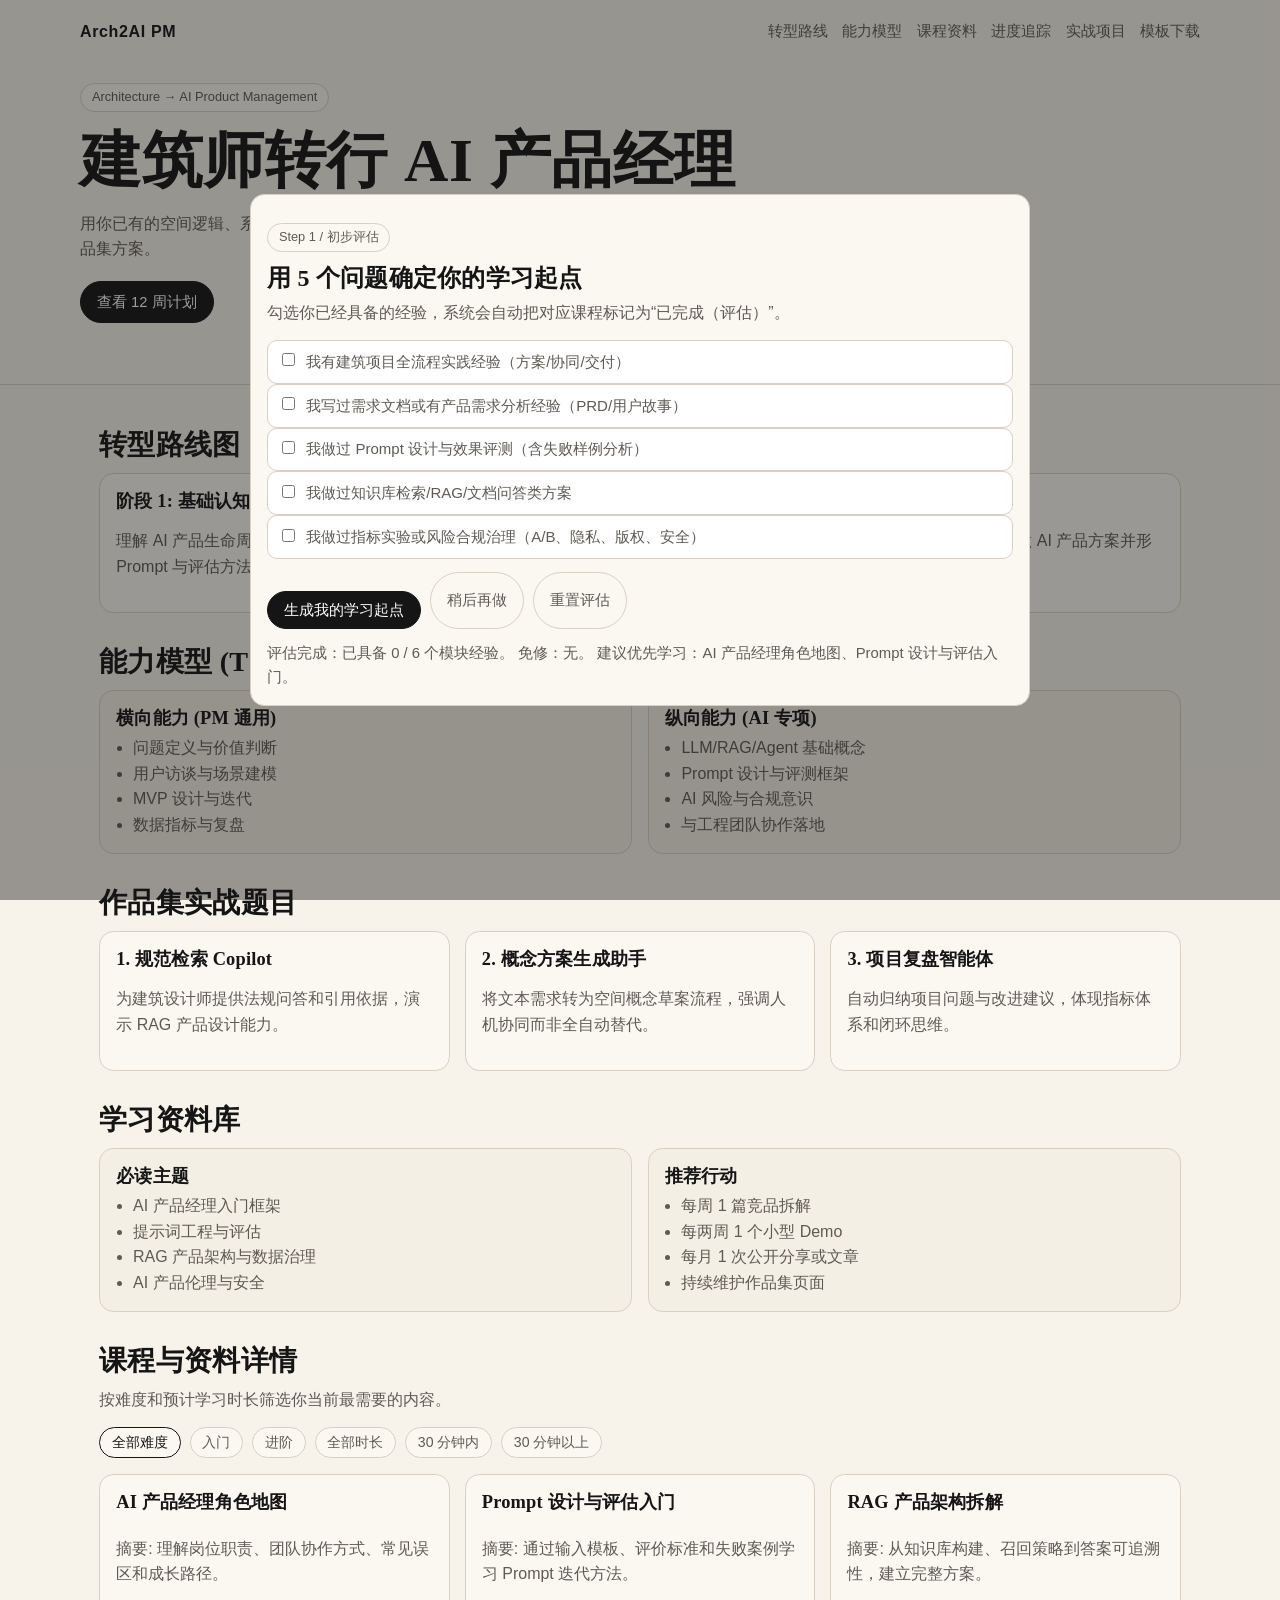
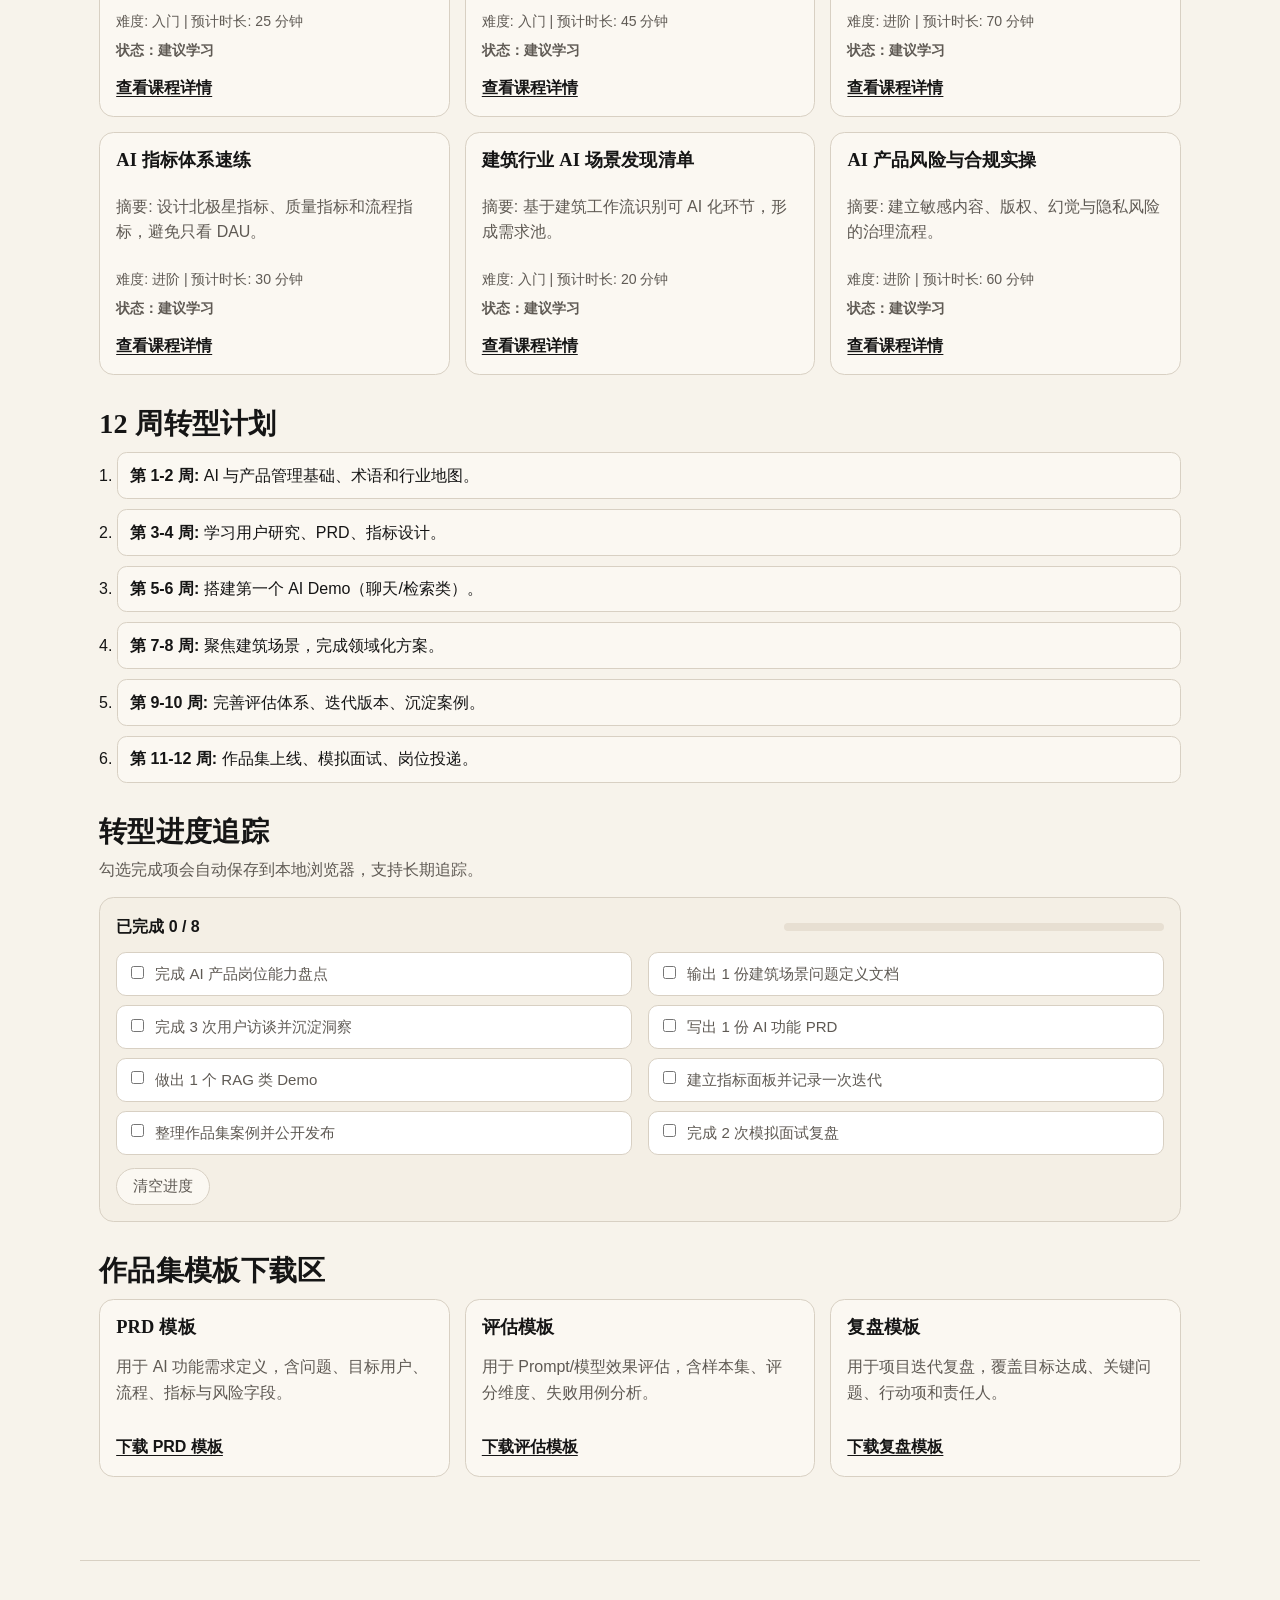
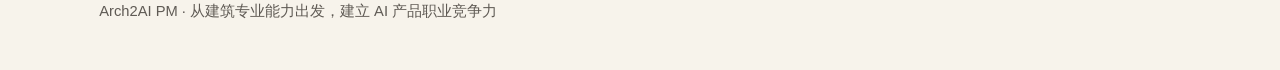
==== index.html @ 1084624f "Add files via upload" ====
<!doctype html>
<html lang="zh-CN">
  <head>
    <meta charset="UTF-8" />
    <meta name="viewport" content="width=device-width, initial-scale=1.0" />
    <title>Arch2AI PM - 建筑师转型 AI 产品经理</title>
    <meta
      name="description"
      content="帮助建筑师系统转型为 AI 产品经理的学习网站：路线图、能力模型、项目实战与资料库。"
    />
    <link rel="stylesheet" href="styles.css" />
  </head>
  <body>
    <header class="hero">
      <nav class="top-nav">
        <span class="logo">Arch2AI PM</span>
        <div class="nav-links">
          <a href="#roadmap">转型路线</a>
          <a href="#skills">能力模型</a>
          <a href="#course-library">课程资料</a>
          <a href="#tracker">进度追踪</a>
          <a href="#projects">实战项目</a>
          <a href="#templates">模板下载</a>
        </div>
      </nav>
      <div class="hero-content">
        <p class="badge">Architecture → AI Product Management</p>
        <h1>建筑师转行 AI 产品经理</h1>
        <p>
          用你已有的空间逻辑、系统思维和跨专业协作能力，切入 AI
          产品岗位。这个站点提供可执行的学习路径和作品集方案。
        </p>
        <a class="cta" href="#plan">查看 12 周计划</a>
      </div>
    </header>

    <main>
      <section id="roadmap" class="card-section">
        <h2>转型路线图</h2>
        <div class="grid-3">
          <article class="card">
            <h3>阶段 1: 基础认知</h3>
            <p>理解 AI 产品生命周期、模型能力边界、Prompt 与评估方法。</p>
          </article>
          <article class="card">
            <h3>阶段 2: 产品方法</h3>
            <p>学习需求分析、用户研究、PRD 写作、指标设计和 A/B 测试。</p>
          </article>
          <article class="card">
            <h3>阶段 3: 领域结合</h3>
            <p>围绕建筑/城市/空间场景做 AI 产品方案并形成可展示作品集。</p>
          </article>
        </div>
      </section>

      <section id="skills" class="card-section alt">
        <h2>能力模型 (T 型)</h2>
        <div class="grid-2">
          <article class="card">
            <h3>横向能力 (PM 通用)</h3>
            <ul>
              <li>问题定义与价值判断</li>
              <li>用户访谈与场景建模</li>
              <li>MVP 设计与迭代</li>
              <li>数据指标与复盘</li>
            </ul>
          </article>
          <article class="card">
            <h3>纵向能力 (AI 专项)</h3>
            <ul>
              <li>LLM/RAG/Agent 基础概念</li>
              <li>Prompt 设计与评测框架</li>
              <li>AI 风险与合规意识</li>
              <li>与工程团队协作落地</li>
            </ul>
          </article>
        </div>
      </section>

      <section id="projects" class="card-section">
        <h2>作品集实战题目</h2>
        <div class="grid-3">
          <article class="card">
            <h3>1. 规范检索 Copilot</h3>
            <p>为建筑设计师提供法规问答和引用依据，演示 RAG 产品设计能力。</p>
          </article>
          <article class="card">
            <h3>2. 概念方案生成助手</h3>
            <p>将文本需求转为空间概念草案流程，强调人机协同而非全自动替代。</p>
          </article>
          <article class="card">
            <h3>3. 项目复盘智能体</h3>
            <p>自动归纳项目问题与改进建议，体现指标体系和闭环思维。</p>
          </article>
        </div>
      </section>

      <section id="resources" class="card-section alt">
        <h2>学习资料库</h2>
        <div class="grid-2">
          <article class="card">
            <h3>必读主题</h3>
            <ul>
              <li>AI 产品经理入门框架</li>
              <li>提示词工程与评估</li>
              <li>RAG 产品架构与数据治理</li>
              <li>AI 产品伦理与安全</li>
            </ul>
          </article>
          <article class="card">
            <h3>推荐行动</h3>
            <ul>
              <li>每周 1 篇竞品拆解</li>
              <li>每两周 1 个小型 Demo</li>
              <li>每月 1 次公开分享或文章</li>
              <li>持续维护作品集页面</li>
            </ul>
          </article>
        </div>
      </section>

      <section id="course-library" class="card-section">
        <h2>课程与资料详情</h2>
        <p class="section-intro">
          按难度和预计学习时长筛选你当前最需要的内容。
        </p>
        <div class="filters" id="filters">
          <button class="filter-btn is-active" data-filter-type="level" data-filter-value="all" type="button">
            全部难度
          </button>
          <button class="filter-btn" data-filter-type="level" data-filter-value="beginner" type="button">
            入门
          </button>
          <button class="filter-btn" data-filter-type="level" data-filter-value="intermediate" type="button">
            进阶
          </button>
          <button class="filter-btn" data-filter-type="duration" data-filter-value="all" type="button">
            全部时长
          </button>
          <button class="filter-btn" data-filter-type="duration" data-filter-value="short" type="button">
            30 分钟内
          </button>
          <button class="filter-btn" data-filter-type="duration" data-filter-value="long" type="button">
            30 分钟以上
          </button>
        </div>

        <div class="grid-3" id="courseGrid">
          <article class="card course-card" data-level="beginner" data-duration="short" data-course-id="ai-pm-role-map">
            <h3>AI 产品经理角色地图</h3>
            <p>摘要: 理解岗位职责、团队协作方式、常见误区和成长路径。</p>
            <p class="meta">难度: 入门 | 预计时长: 25 分钟</p>
            <p class="course-status"></p>
            <a class="download-link" href="courses/course.html?id=ai-pm-role-map">查看课程详情</a>
          </article>
          <article class="card course-card" data-level="beginner" data-duration="long" data-course-id="prompt-and-evals">
            <h3>Prompt 设计与评估入门</h3>
            <p>摘要: 通过输入模板、评价标准和失败案例学习 Prompt 迭代方法。</p>
            <p class="meta">难度: 入门 | 预计时长: 45 分钟</p>
            <p class="course-status"></p>
            <a class="download-link" href="courses/course.html?id=prompt-and-evals">查看课程详情</a>
          </article>
          <article class="card course-card" data-level="intermediate" data-duration="long" data-course-id="rag-architecture">
            <h3>RAG 产品架构拆解</h3>
            <p>摘要: 从知识库构建、召回策略到答案可追溯性，建立完整方案。</p>
            <p class="meta">难度: 进阶 | 预计时长: 70 分钟</p>
            <p class="course-status"></p>
            <a class="download-link" href="courses/course.html?id=rag-architecture">查看课程详情</a>
          </article>
          <article class="card course-card" data-level="intermediate" data-duration="short" data-course-id="ai-metrics-sprint">
            <h3>AI 指标体系速练</h3>
            <p>摘要: 设计北极星指标、质量指标和流程指标，避免只看 DAU。</p>
            <p class="meta">难度: 进阶 | 预计时长: 30 分钟</p>
            <p class="course-status"></p>
            <a class="download-link" href="courses/course.html?id=ai-metrics-sprint">查看课程详情</a>
          </article>
          <article class="card course-card" data-level="beginner" data-duration="short" data-course-id="architecture-ai-opportunity-map">
            <h3>建筑行业 AI 场景发现清单</h3>
            <p>摘要: 基于建筑工作流识别可 AI 化环节，形成需求池。</p>
            <p class="meta">难度: 入门 | 预计时长: 20 分钟</p>
            <p class="course-status"></p>
            <a class="download-link" href="courses/course.html?id=architecture-ai-opportunity-map">查看课程详情</a>
          </article>
          <article class="card course-card" data-level="intermediate" data-duration="long" data-course-id="ai-risk-compliance">
            <h3>AI 产品风险与合规实操</h3>
            <p>摘要: 建立敏感内容、版权、幻觉与隐私风险的治理流程。</p>
            <p class="meta">难度: 进阶 | 预计时长: 60 分钟</p>
            <p class="course-status"></p>
            <a class="download-link" href="courses/course.html?id=ai-risk-compliance">查看课程详情</a>
          </article>
        </div>
      </section>

      <section id="plan" class="card-section">
        <h2>12 周转型计划</h2>
        <ol class="timeline">
          <li><strong>第 1-2 周:</strong> AI 与产品管理基础、术语和行业地图。</li>
          <li><strong>第 3-4 周:</strong> 学习用户研究、PRD、指标设计。</li>
          <li><strong>第 5-6 周:</strong> 搭建第一个 AI Demo（聊天/检索类）。</li>
          <li><strong>第 7-8 周:</strong> 聚焦建筑场景，完成领域化方案。</li>
          <li><strong>第 9-10 周:</strong> 完善评估体系、迭代版本、沉淀案例。</li>
          <li><strong>第 11-12 周:</strong> 作品集上线、模拟面试、岗位投递。</li>
        </ol>
      </section>

      <section id="tracker" class="card-section alt">
        <h2>转型进度追踪</h2>
        <p class="section-intro">
          勾选完成项会自动保存到本地浏览器，支持长期追踪。
        </p>
        <div class="card tracker-shell">
          <div class="tracker-header">
            <strong id="progressText">已完成 0 / 8</strong>
            <div class="progress-bar" aria-hidden="true">
              <span id="progressFill"></span>
            </div>
          </div>
          <div class="task-list" id="taskList">
            <label><input type="checkbox" data-task-id="t1" />完成 AI 产品岗位能力盘点</label>
            <label><input type="checkbox" data-task-id="t2" />输出 1 份建筑场景问题定义文档</label>
            <label><input type="checkbox" data-task-id="t3" />完成 3 次用户访谈并沉淀洞察</label>
            <label><input type="checkbox" data-task-id="t4" />写出 1 份 AI 功能 PRD</label>
            <label><input type="checkbox" data-task-id="t5" />做出 1 个 RAG 类 Demo</label>
            <label><input type="checkbox" data-task-id="t6" />建立指标面板并记录一次迭代</label>
            <label><input type="checkbox" data-task-id="t7" />整理作品集案例并公开发布</label>
            <label><input type="checkbox" data-task-id="t8" />完成 2 次模拟面试复盘</label>
          </div>
          <div class="tracker-actions">
            <button id="resetTracker" class="ghost-btn" type="button">清空进度</button>
          </div>
        </div>
      </section>

      <section id="templates" class="card-section">
        <h2>作品集模板下载区</h2>
        <div class="grid-3">
          <article class="card">
            <h3>PRD 模板</h3>
            <p>用于 AI 功能需求定义，含问题、目标用户、流程、指标与风险字段。</p>
            <a class="download-link" href="templates/ai-prd-template.md" download>下载 PRD 模板</a>
          </article>
          <article class="card">
            <h3>评估模板</h3>
            <p>用于 Prompt/模型效果评估，含样本集、评分维度、失败用例分析。</p>
            <a class="download-link" href="templates/ai-evaluation-template.md" download>下载评估模板</a>
          </article>
          <article class="card">
            <h3>复盘模板</h3>
            <p>用于项目迭代复盘，覆盖目标达成、关键问题、行动项和责任人。</p>
            <a class="download-link" href="templates/iteration-retrospective-template.md" download>下载复盘模板</a>
          </article>
        </div>
      </section>
    </main>

    <footer>
      <p>Arch2AI PM · 从建筑专业能力出发，建立 AI 产品职业竞争力</p>
    </footer>

    <div id="assessmentModal" class="modal" aria-hidden="true">
      <div class="modal-card">
        <p class="badge">Step 1 / 初步评估</p>
        <h2>用 5 个问题确定你的学习起点</h2>
        <p class="section-intro">
          勾选你已经具备的经验，系统会自动把对应课程标记为“已完成（评估）”。
        </p>
        <form id="assessmentForm" class="assessment-form">
          <label><input type="checkbox" data-question-id="q1" />我有建筑项目全流程实践经验（方案/协同/交付）</label>
          <label><input type="checkbox" data-question-id="q2" />我写过需求文档或有产品需求分析经验（PRD/用户故事）</label>
          <label><input type="checkbox" data-question-id="q3" />我做过 Prompt 设计与效果评测（含失败样例分析）</label>
          <label><input type="checkbox" data-question-id="q4" />我做过知识库检索/RAG/文档问答类方案</label>
          <label><input type="checkbox" data-question-id="q5" />我做过指标实验或风险合规治理（A/B、隐私、版权、安全）</label>
        </form>
        <div class="assessment-actions">
          <button id="runAssessment" type="button" class="cta">生成我的学习起点</button>
          <button id="closeAssessment" type="button" class="ghost-btn">稍后再做</button>
          <button id="resetAssessment" type="button" class="ghost-btn">重置评估</button>
        </div>
        <p id="assessmentSummary" class="assessment-summary">
          还未评估。完成后会显示“免修模块”和“建议优先学习模块”。
        </p>
      </div>
    </div>
    <script src="script.js"></script>
  </body>
</html>
---- styles.css ----
:root {
  --bg: #f7f3eb;
  --surface: #fbf8f2;
  --surface-strong: #f4efe5;
  --ink: #151515;
  --muted: #5f5a54;
  --line: #d8d0c3;
  --accent: #1d5c4f;
}

* {
  box-sizing: border-box;
}

html,
body {
  margin: 0;
  padding: 0;
  background: var(--bg);
  color: var(--ink);
  font-family: "Soehne", "Avenir Next", "Helvetica Neue", Arial, sans-serif;
  line-height: 1.6;
}

h1,
h2,
h3 {
  font-family: "Iowan Old Style", "Times New Roman", Georgia, serif;
  letter-spacing: 0.01em;
  line-height: 1.2;
  margin-top: 0;
}

a {
  color: inherit;
  text-decoration: none;
}

.hero {
  padding: 1.2rem 1.2rem 3.8rem;
  border-bottom: 1px solid var(--line);
}

.top-nav {
  max-width: 1120px;
  margin: 0 auto;
  display: flex;
  align-items: center;
  justify-content: space-between;
  gap: 1rem;
}

.logo {
  font-weight: 800;
  font-size: 1rem;
  letter-spacing: 0.04em;
}

.nav-links {
  display: flex;
  flex-wrap: wrap;
  justify-content: flex-end;
  gap: 0.9rem;
}

.nav-links a {
  font-size: 0.92rem;
  color: var(--muted);
}

.hero-content {
  max-width: 1120px;
  margin: 2.4rem auto 0;
  text-align: left;
}

.badge {
  display: inline-block;
  border: 1px solid var(--line);
  border-radius: 999px;
  padding: 0.18rem 0.68rem;
  font-size: 0.8rem;
  color: var(--muted);
  background: var(--surface);
}

h1 {
  margin: 0.8rem 0;
  font-size: clamp(2.1rem, 4.8vw, 4rem);
}

.hero-content p {
  max-width: 760px;
  color: var(--muted);
  margin: 0;
}

.cta,
.ghost-btn {
  border-radius: 999px;
  padding: 0.52rem 1rem;
  font-size: 0.92rem;
  cursor: pointer;
}

.cta {
  display: inline-block;
  margin-top: 1.2rem;
  background: var(--ink);
  color: #fff;
  border: 1px solid var(--ink);
}

.ghost-btn {
  border: 1px solid var(--line);
  background: var(--surface);
  color: var(--muted);
}

main {
  max-width: 1120px;
  margin: 0 auto;
  padding: 1.6rem 1.2rem 1.2rem;
}

.card-section {
  margin: 1.1rem 0 2rem;
}

.card-section h2 {
  font-size: clamp(1.4rem, 2.2vw, 2.1rem);
  margin-bottom: 0.7rem;
}

.section-intro {
  color: var(--muted);
  margin: -0.15rem 0 0.9rem;
  max-width: 760px;
}

.grid-2,
.grid-3 {
  display: grid;
  gap: 0.95rem;
}

.grid-2 {
  grid-template-columns: repeat(2, minmax(0, 1fr));
}

.grid-3 {
  grid-template-columns: repeat(3, minmax(0, 1fr));
}

.card {
  background: var(--surface);
  border: 1px solid var(--line);
  border-radius: 0.9rem;
  padding: 1rem;
  text-align: left;
}

.card h3 {
  margin-bottom: 0.4rem;
  font-size: 1.15rem;
}

.card p,
.card li {
  color: var(--muted);
}

.card ul {
  margin: 0;
  padding-left: 1.05rem;
}

.alt .card {
  background: var(--surface-strong);
}

.meta {
  font-size: 0.88rem;
  color: #67625d;
  margin: 0.45rem 0 0;
}

.timeline {
  margin: 0;
  padding-left: 1.1rem;
}

.timeline li {
  list-style-position: outside;
  margin-bottom: 0.62rem;
  background: var(--surface);
  border: 1px solid var(--line);
  border-radius: 0.6rem;
  padding: 0.6rem 0.76rem;
}

.filters {
  display: flex;
  flex-wrap: wrap;
  gap: 0.55rem;
  margin-bottom: 1rem;
}

.filter-btn {
  border: 1px solid var(--line);
  background: var(--surface);
  color: var(--muted);
  border-radius: 999px;
  padding: 0.32rem 0.74rem;
  font-size: 0.88rem;
  cursor: pointer;
}

.filter-btn.is-active {
  border-color: var(--ink);
  color: var(--ink);
}

.course-card.is-hidden {
  display: none;
}

.course-card {
  display: flex;
  flex-direction: column;
  align-items: flex-start;
}

.course-status {
  margin: 0.45rem 0 0;
  font-size: 0.86rem;
  font-weight: 700;
  color: #6a665f;
}

.course-card.is-completed {
  border-color: #95baaf;
}

.course-card.is-completed .course-status {
  color: var(--accent);
}

.download-link {
  display: inline-block;
  margin-top: auto;
  padding-top: 0.8rem;
  text-decoration: underline;
  text-underline-offset: 3px;
  color: var(--ink);
  font-weight: 600;
}

.tracker-shell {
  padding: 1rem;
}

.tracker-header {
  display: flex;
  align-items: center;
  justify-content: space-between;
  gap: 1rem;
  margin-bottom: 0.8rem;
}

.progress-bar {
  height: 8px;
  width: min(380px, 100%);
  background: #e7dfd2;
  border-radius: 999px;
  overflow: hidden;
}

.progress-bar span {
  display: block;
  width: 0%;
  height: 100%;
  background: var(--ink);
  transition: width 220ms ease;
}

.task-list {
  display: grid;
  grid-template-columns: repeat(2, minmax(0, 1fr));
  gap: 0.55rem 1rem;
}

.task-list label,
.assessment-form label {
  display: flex;
  align-items: flex-start;
  gap: 0.52rem;
  border: 1px solid var(--line);
  border-radius: 0.62rem;
  padding: 0.56rem 0.62rem;
  font-size: 0.94rem;
  color: var(--muted);
  background: #fff;
}

.task-list input,
.assessment-form input {
  margin-top: 0.22rem;
}

.tracker-actions {
  margin-top: 0.8rem;
}

footer {
  border-top: 1px solid var(--line);
  margin-top: 2rem;
  padding: 1.5rem 1.2rem 2rem;
  color: var(--muted);
  font-size: 0.92rem;
  text-align: left;
  max-width: 1120px;
  margin-left: auto;
  margin-right: auto;
}

.course-main {
  max-width: 980px;
}

.back-link {
  display: inline-block;
  margin-bottom: 0.9rem;
  color: var(--ink);
  font-weight: 600;
  text-decoration: underline;
  text-underline-offset: 3px;
}

.course-hero,
.deliverable {
  border: 1px solid var(--line);
  border-radius: 0.9rem;
  padding: 1rem;
  background: var(--surface);
}

.course-meta {
  display: flex;
  flex-wrap: wrap;
  gap: 0.55rem;
}

.chip {
  border: 1px solid var(--line);
  border-radius: 999px;
  padding: 0.18rem 0.58rem;
  font-size: 0.84rem;
  color: var(--muted);
  background: #fff;
}

.learning-list,
.resource-list {
  margin: 0;
  padding-left: 1.05rem;
}

.resource-list li {
  margin-bottom: 0.36rem;
}

.resource-list a {
  text-decoration: underline;
  text-underline-offset: 3px;
}

.modal {
  position: fixed;
  inset: 0;
  display: none;
  align-items: center;
  justify-content: center;
  background: rgba(21, 21, 21, 0.42);
  z-index: 90;
  padding: 1rem;
}

.modal.is-open {
  display: flex;
}

.modal-card {
  width: min(780px, 100%);
  max-height: 90vh;
  overflow: auto;
  background: var(--surface);
  border: 1px solid var(--line);
  border-radius: 0.9rem;
  padding: 1rem;
  text-align: left;
}

.modal-card h2 {
  margin-bottom: 0.55rem;
}

.assessment-actions {
  display: flex;
  flex-wrap: wrap;
  gap: 0.55rem;
  margin-top: 0.8rem;
}

.assessment-summary {
  margin: 0.8rem 0 0;
  color: var(--muted);
  font-size: 0.93rem;
}

@media (max-width: 900px) {
  .grid-2,
  .grid-3,
  .task-list {
    grid-template-columns: 1fr;
  }

  .tracker-header {
    flex-direction: column;
    align-items: flex-start;
  }

  .hero {
    padding-bottom: 2.5rem;
  }
}
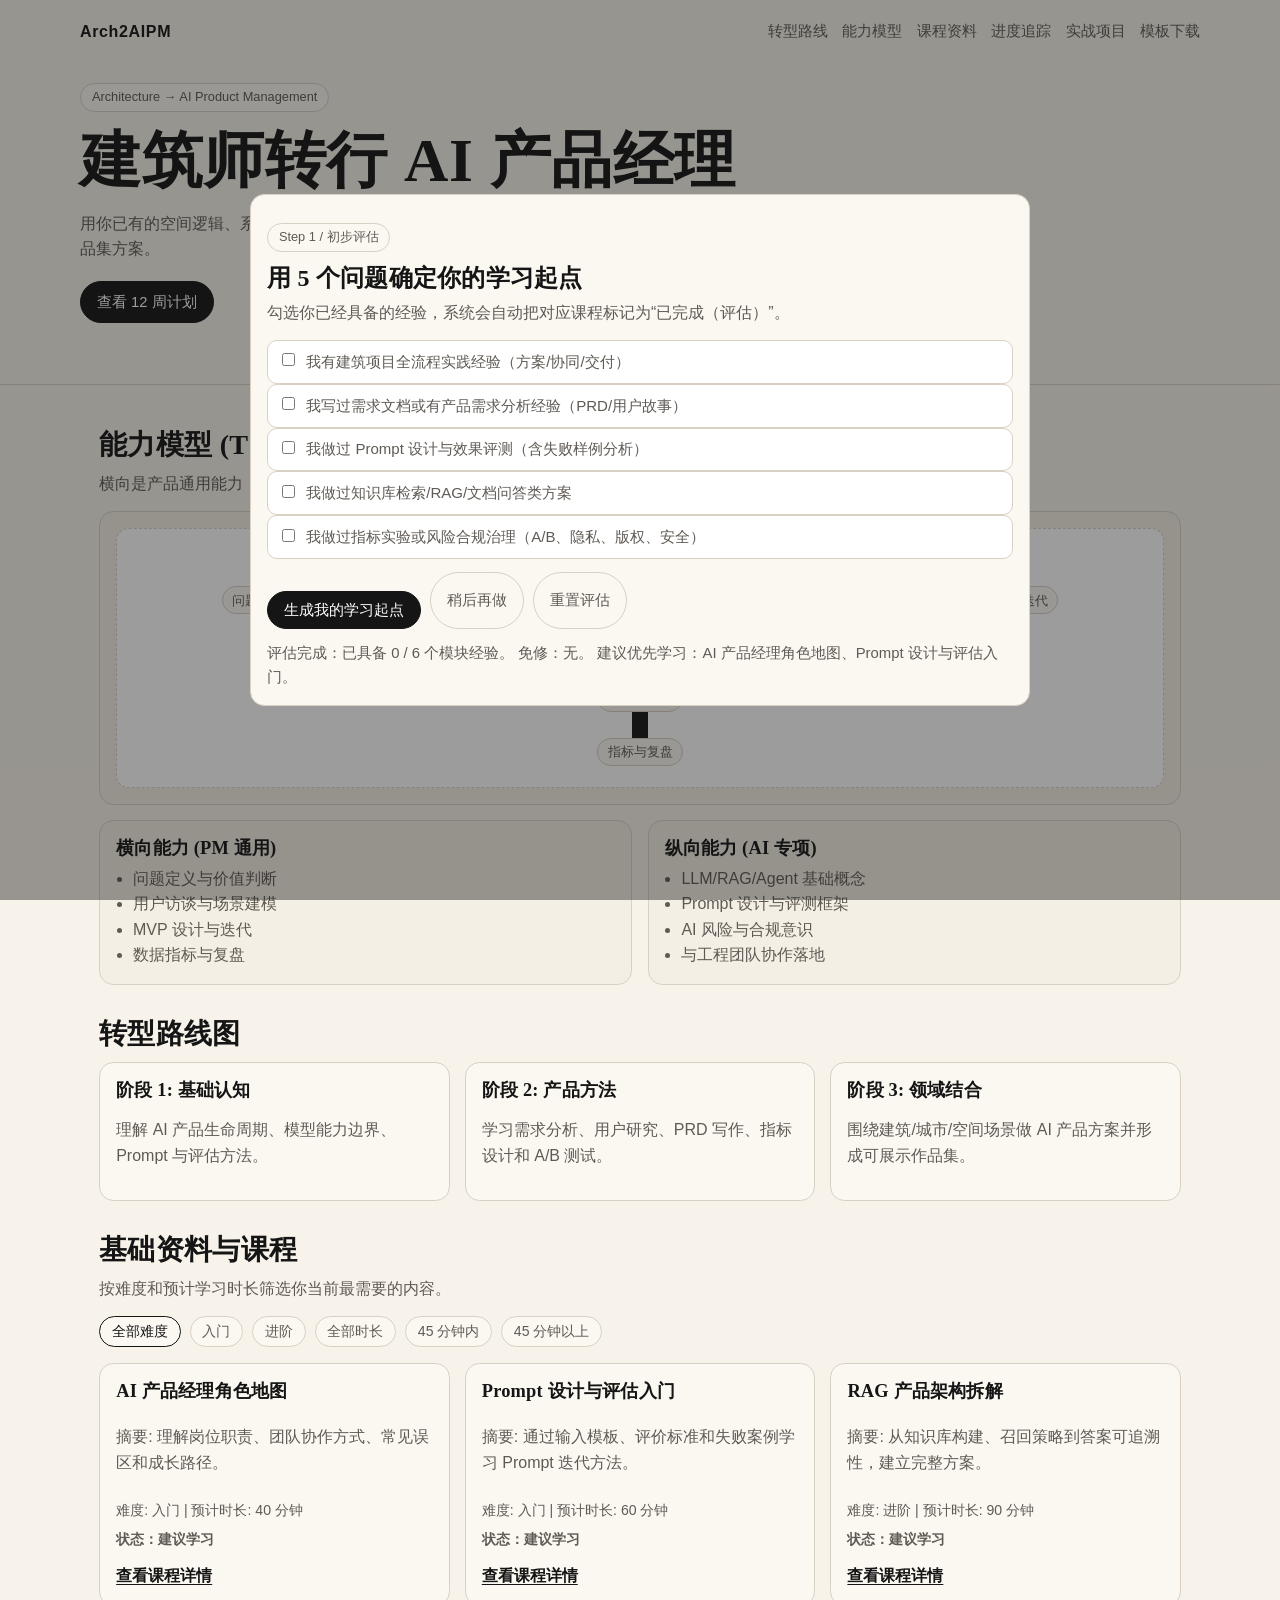
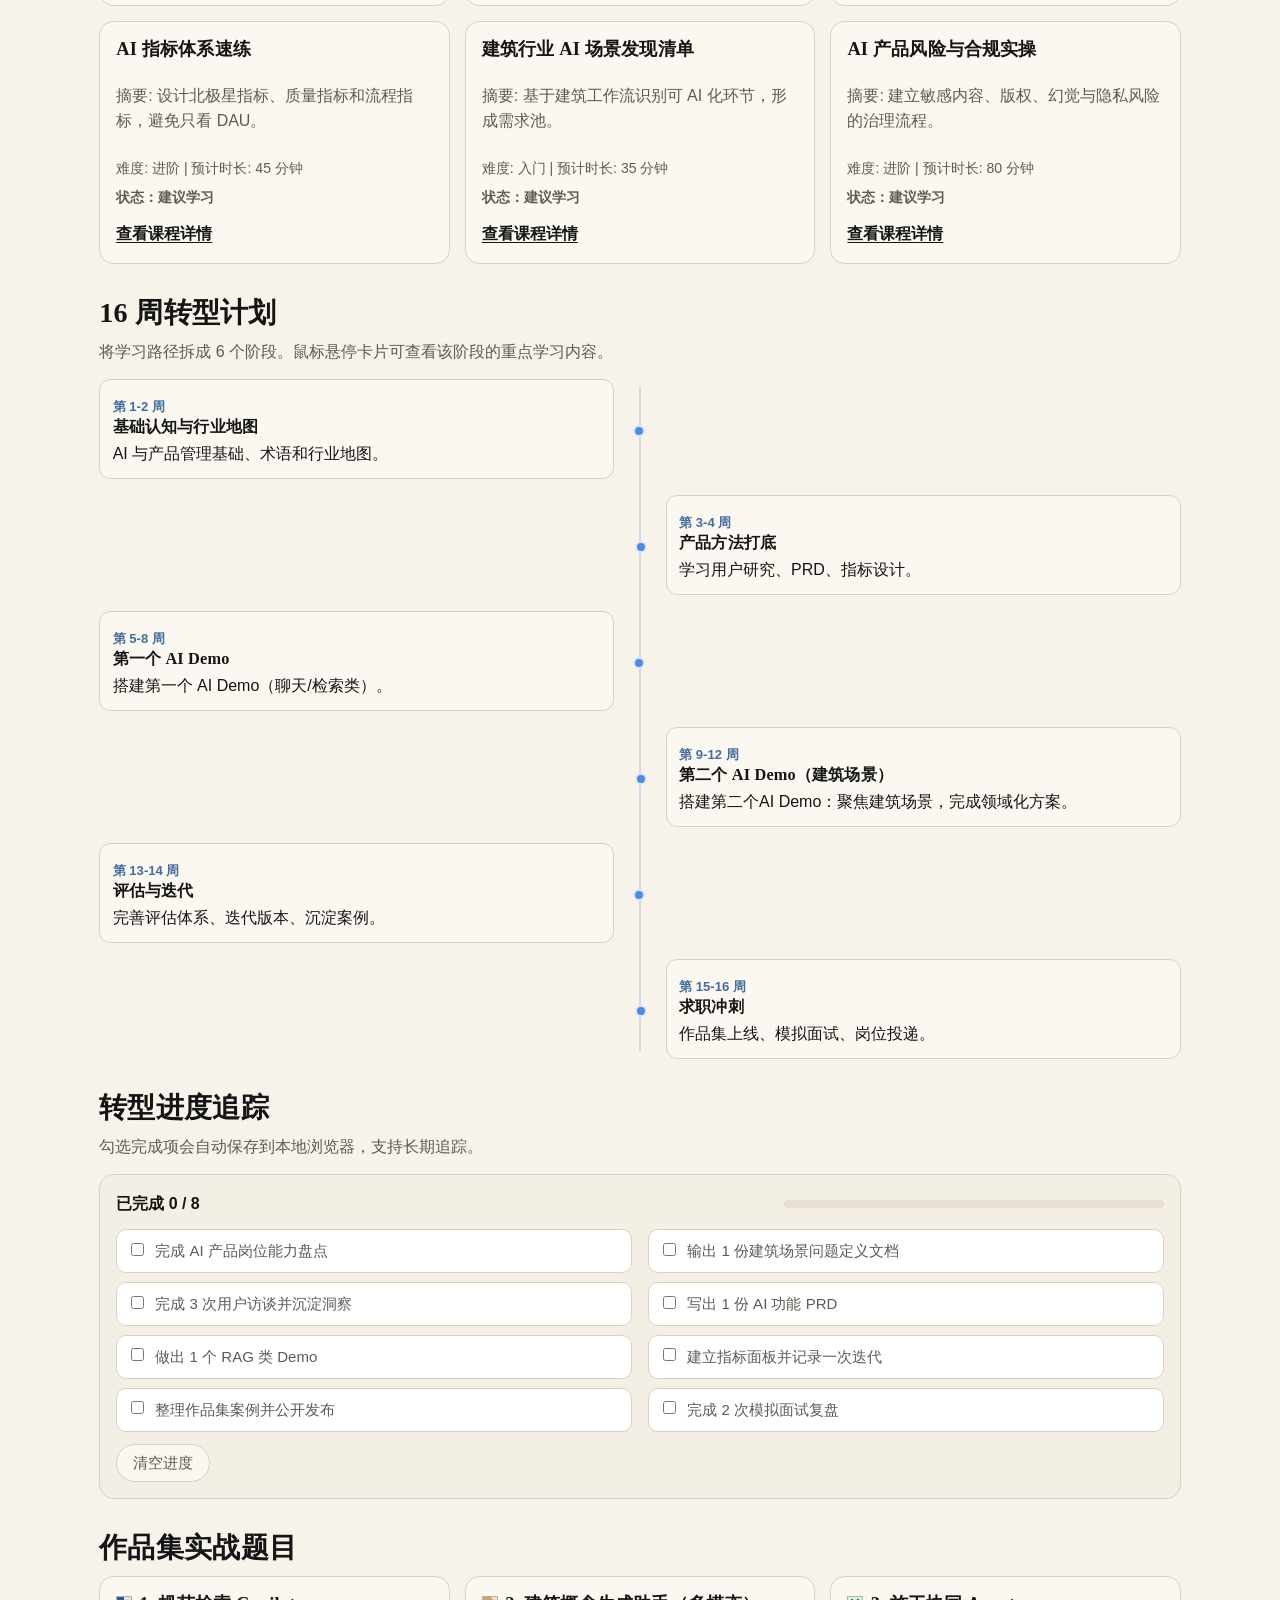
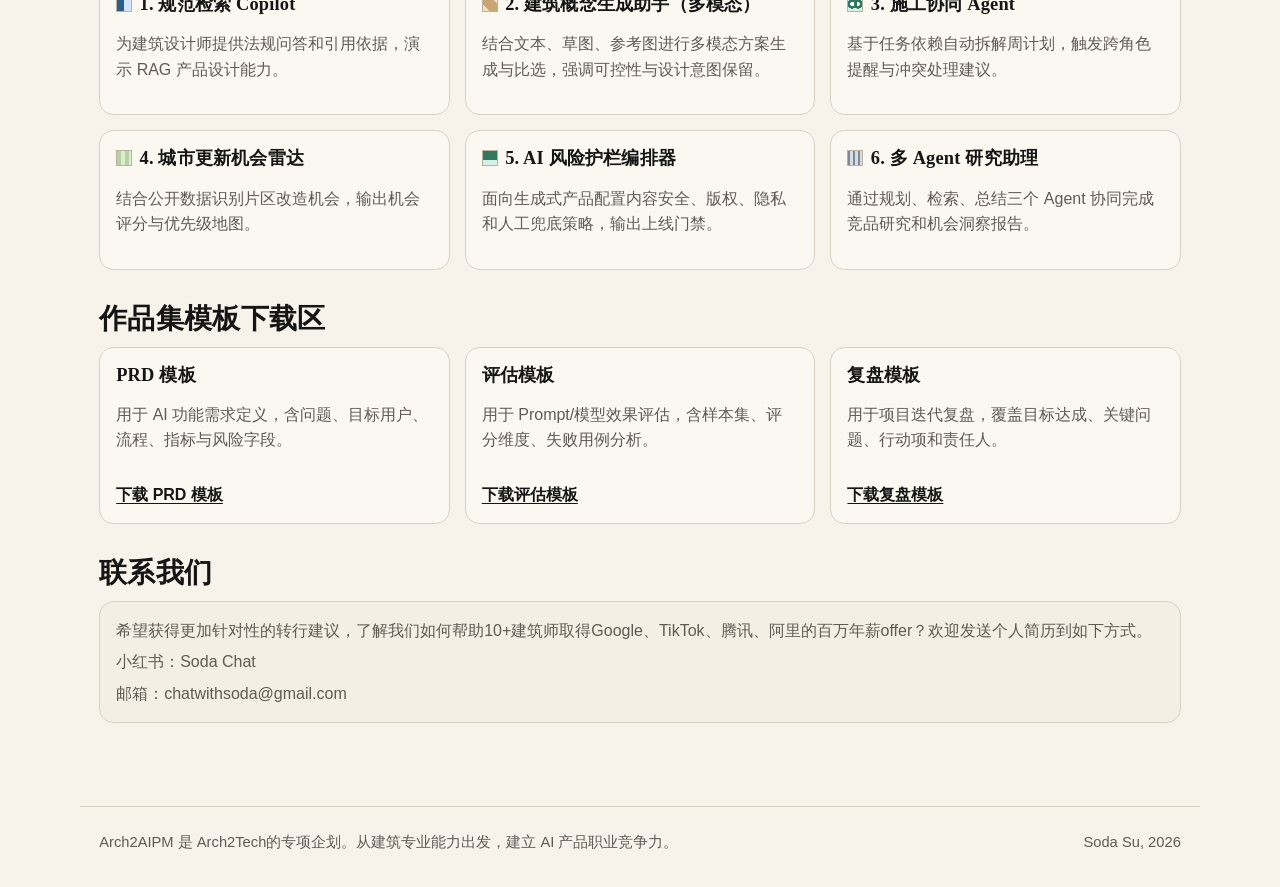
==== commit f3fbaec7: "页面内容调整" ====
--- a/index.html
+++ b/index.html
@@ -3,7 +3,7 @@
   <head>
     <meta charset="UTF-8" />
     <meta name="viewport" content="width=device-width, initial-scale=1.0" />
-    <title>Arch2AI PM - 建筑师转型 AI 产品经理</title>
+    <title>Arch2AIPM - 建筑师转型 AI 产品经理</title>
     <meta
       name="description"
       content="帮助建筑师系统转型为 AI 产品经理的学习网站：路线图、能力模型、项目实战与资料库。"
@@ -13,7 +13,7 @@
   <body>
     <header class="hero">
       <nav class="top-nav">
-        <span class="logo">Arch2AI PM</span>
+        <span class="logo">Arch2AIPM</span>
         <div class="nav-links">
           <a href="#roadmap">转型路线</a>
           <a href="#skills">能力模型</a>
@@ -35,26 +35,20 @@
     </header>
 
     <main>
-      <section id="roadmap" class="card-section">
-        <h2>转型路线图</h2>
-        <div class="grid-3">
-          <article class="card">
-            <h3>阶段 1: 基础认知</h3>
-            <p>理解 AI 产品生命周期、模型能力边界、Prompt 与评估方法。</p>
-          </article>
-          <article class="card">
-            <h3>阶段 2: 产品方法</h3>
-            <p>学习需求分析、用户研究、PRD 写作、指标设计和 A/B 测试。</p>
-          </article>
-          <article class="card">
-            <h3>阶段 3: 领域结合</h3>
-            <p>围绕建筑/城市/空间场景做 AI 产品方案并形成可展示作品集。</p>
-          </article>
-        </div>
-      </section>
-
       <section id="skills" class="card-section alt">
         <h2>能力模型 (T 型)</h2>
+        <p class="section-intro">横向是产品通用能力，纵向是 AI 专项深度。两者叠加形成你的转型竞争力。</p>
+        <div class="card t-model-card">
+          <div class="t-model-viz" aria-hidden="true">
+            <div class="t-bar-horizontal"></div>
+            <div class="t-bar-vertical"></div>
+            <div class="t-node t-node-top">AI 专项深度</div>
+            <div class="t-node t-node-left">问题定义</div>
+            <div class="t-node t-node-center">用户与场景</div>
+            <div class="t-node t-node-right">MVP 与迭代</div>
+            <div class="t-node t-node-bottom">指标与复盘</div>
+          </div>
+        </div>
         <div class="grid-2">
           <article class="card">
             <h3>横向能力 (PM 通用)</h3>
@@ -77,50 +71,26 @@
         </div>
       </section>
 
-      <section id="projects" class="card-section">
-        <h2>作品集实战题目</h2>
+      <section id="roadmap" class="card-section">
+        <h2>转型路线图</h2>
         <div class="grid-3">
           <article class="card">
-            <h3>1. 规范检索 Copilot</h3>
-            <p>为建筑设计师提供法规问答和引用依据，演示 RAG 产品设计能力。</p>
-          </article>
-          <article class="card">
-            <h3>2. 概念方案生成助手</h3>
-            <p>将文本需求转为空间概念草案流程，强调人机协同而非全自动替代。</p>
-          </article>
-          <article class="card">
-            <h3>3. 项目复盘智能体</h3>
-            <p>自动归纳项目问题与改进建议，体现指标体系和闭环思维。</p>
-          </article>
-        </div>
-      </section>
-
-      <section id="resources" class="card-section alt">
-        <h2>学习资料库</h2>
-        <div class="grid-2">
-          <article class="card">
-            <h3>必读主题</h3>
-            <ul>
-              <li>AI 产品经理入门框架</li>
-              <li>提示词工程与评估</li>
-              <li>RAG 产品架构与数据治理</li>
-              <li>AI 产品伦理与安全</li>
-            </ul>
-          </article>
-          <article class="card">
-            <h3>推荐行动</h3>
-            <ul>
-              <li>每周 1 篇竞品拆解</li>
-              <li>每两周 1 个小型 Demo</li>
-              <li>每月 1 次公开分享或文章</li>
-              <li>持续维护作品集页面</li>
-            </ul>
+            <h3>阶段 1: 基础认知</h3>
+            <p>理解 AI 产品生命周期、模型能力边界、Prompt 与评估方法。</p>
+          </article>
+          <article class="card">
+            <h3>阶段 2: 产品方法</h3>
+            <p>学习需求分析、用户研究、PRD 写作、指标设计和 A/B 测试。</p>
+          </article>
+          <article class="card">
+            <h3>阶段 3: 领域结合</h3>
+            <p>围绕建筑/城市/空间场景做 AI 产品方案并形成可展示作品集。</p>
           </article>
         </div>
       </section>
 
       <section id="course-library" class="card-section">
-        <h2>课程与资料详情</h2>
+        <h2>基础资料与课程</h2>
         <p class="section-intro">
           按难度和预计学习时长筛选你当前最需要的内容。
         </p>
@@ -138,10 +108,10 @@
             全部时长
           </button>
           <button class="filter-btn" data-filter-type="duration" data-filter-value="short" type="button">
-            30 分钟内
+            45 分钟内
           </button>
           <button class="filter-btn" data-filter-type="duration" data-filter-value="long" type="button">
-            30 分钟以上
+            45 分钟以上
           </button>
         </div>
 
@@ -149,42 +119,42 @@
           <article class="card course-card" data-level="beginner" data-duration="short" data-course-id="ai-pm-role-map">
             <h3>AI 产品经理角色地图</h3>
             <p>摘要: 理解岗位职责、团队协作方式、常见误区和成长路径。</p>
-            <p class="meta">难度: 入门 | 预计时长: 25 分钟</p>
+            <p class="meta">难度: 入门 | 预计时长: 40 分钟</p>
             <p class="course-status"></p>
             <a class="download-link" href="courses/course.html?id=ai-pm-role-map">查看课程详情</a>
           </article>
           <article class="card course-card" data-level="beginner" data-duration="long" data-course-id="prompt-and-evals">
             <h3>Prompt 设计与评估入门</h3>
             <p>摘要: 通过输入模板、评价标准和失败案例学习 Prompt 迭代方法。</p>
-            <p class="meta">难度: 入门 | 预计时长: 45 分钟</p>
+            <p class="meta">难度: 入门 | 预计时长: 60 分钟</p>
             <p class="course-status"></p>
             <a class="download-link" href="courses/course.html?id=prompt-and-evals">查看课程详情</a>
           </article>
           <article class="card course-card" data-level="intermediate" data-duration="long" data-course-id="rag-architecture">
             <h3>RAG 产品架构拆解</h3>
             <p>摘要: 从知识库构建、召回策略到答案可追溯性，建立完整方案。</p>
-            <p class="meta">难度: 进阶 | 预计时长: 70 分钟</p>
+            <p class="meta">难度: 进阶 | 预计时长: 90 分钟</p>
             <p class="course-status"></p>
             <a class="download-link" href="courses/course.html?id=rag-architecture">查看课程详情</a>
           </article>
           <article class="card course-card" data-level="intermediate" data-duration="short" data-course-id="ai-metrics-sprint">
             <h3>AI 指标体系速练</h3>
             <p>摘要: 设计北极星指标、质量指标和流程指标，避免只看 DAU。</p>
-            <p class="meta">难度: 进阶 | 预计时长: 30 分钟</p>
+            <p class="meta">难度: 进阶 | 预计时长: 45 分钟</p>
             <p class="course-status"></p>
             <a class="download-link" href="courses/course.html?id=ai-metrics-sprint">查看课程详情</a>
           </article>
           <article class="card course-card" data-level="beginner" data-duration="short" data-course-id="architecture-ai-opportunity-map">
             <h3>建筑行业 AI 场景发现清单</h3>
             <p>摘要: 基于建筑工作流识别可 AI 化环节，形成需求池。</p>
-            <p class="meta">难度: 入门 | 预计时长: 20 分钟</p>
+            <p class="meta">难度: 入门 | 预计时长: 35 分钟</p>
             <p class="course-status"></p>
             <a class="download-link" href="courses/course.html?id=architecture-ai-opportunity-map">查看课程详情</a>
           </article>
           <article class="card course-card" data-level="intermediate" data-duration="long" data-course-id="ai-risk-compliance">
             <h3>AI 产品风险与合规实操</h3>
             <p>摘要: 建立敏感内容、版权、幻觉与隐私风险的治理流程。</p>
-            <p class="meta">难度: 进阶 | 预计时长: 60 分钟</p>
+            <p class="meta">难度: 进阶 | 预计时长: 80 分钟</p>
             <p class="course-status"></p>
             <a class="download-link" href="courses/course.html?id=ai-risk-compliance">查看课程详情</a>
           </article>
@@ -192,15 +162,58 @@
       </section>
 
       <section id="plan" class="card-section">
-        <h2>12 周转型计划</h2>
-        <ol class="timeline">
-          <li><strong>第 1-2 周:</strong> AI 与产品管理基础、术语和行业地图。</li>
-          <li><strong>第 3-4 周:</strong> 学习用户研究、PRD、指标设计。</li>
-          <li><strong>第 5-6 周:</strong> 搭建第一个 AI Demo（聊天/检索类）。</li>
-          <li><strong>第 7-8 周:</strong> 聚焦建筑场景，完成领域化方案。</li>
-          <li><strong>第 9-10 周:</strong> 完善评估体系、迭代版本、沉淀案例。</li>
-          <li><strong>第 11-12 周:</strong> 作品集上线、模拟面试、岗位投递。</li>
-        </ol>
+        <h2>16 周转型计划</h2>
+        <p class="section-intro">将学习路径拆成 6 个阶段。鼠标悬停卡片可查看该阶段的重点学习内容。</p>
+        <div class="timeline-16" aria-label="16 周转型时间线">
+          <article class="timeline-step left">
+            <p class="timeline-week">第 1-2 周</p>
+            <h3>基础认知与行业地图</h3>
+            <p>AI 与产品管理基础、术语和行业地图。</p>
+            <div class="plan-tooltip" role="note">
+              学习重点：AI 产品生命周期、角色分工、行业价值链与岗位能力映射。
+            </div>
+          </article>
+          <article class="timeline-step right">
+            <p class="timeline-week">第 3-4 周</p>
+            <h3>产品方法打底</h3>
+            <p>学习用户研究、PRD、指标设计。</p>
+            <div class="plan-tooltip" role="note">
+              学习重点：访谈提纲、需求澄清、PRD 结构化表达、北极星指标定义。
+            </div>
+          </article>
+          <article class="timeline-step left">
+            <p class="timeline-week">第 5-8 周</p>
+            <h3>第一个 AI Demo</h3>
+            <p>搭建第一个 AI Demo（聊天/检索类）。</p>
+            <div class="plan-tooltip" role="note">
+              学习重点：最小可用流程、Prompt 迭代、基础评测集、日志与错误分类。
+            </div>
+          </article>
+          <article class="timeline-step right">
+            <p class="timeline-week">第 9-12 周</p>
+            <h3>第二个 AI Demo（建筑场景）</h3>
+            <p>搭建第二个AI Demo：聚焦建筑场景，完成领域化方案。</p>
+            <div class="plan-tooltip" role="note">
+              学习重点：建筑业务流程建模、领域数据组织、RAG 可追溯输出与风险边界。
+            </div>
+          </article>
+          <article class="timeline-step left">
+            <p class="timeline-week">第 13-14 周</p>
+            <h3>评估与迭代</h3>
+            <p>完善评估体系、迭代版本、沉淀案例。</p>
+            <div class="plan-tooltip" role="note">
+              学习重点：离线评估、线上指标看板、版本对比与复盘模板沉淀。
+            </div>
+          </article>
+          <article class="timeline-step right">
+            <p class="timeline-week">第 15-16 周</p>
+            <h3>求职冲刺</h3>
+            <p>作品集上线、模拟面试、岗位投递。</p>
+            <div class="plan-tooltip" role="note">
+              学习重点：项目叙事、STAR 面试表达、岗位匹配策略与简历打磨。
+            </div>
+          </article>
+        </div>
       </section>
 
       <section id="tracker" class="card-section alt">
@@ -231,6 +244,36 @@
         </div>
       </section>
 
+      <section id="projects" class="card-section">
+        <h2>作品集实战题目</h2>
+        <div class="grid-3 project-grid">
+          <article class="card">
+            <h3><span class="pixel-icon px-book" aria-hidden="true"></span>1. 规范检索 Copilot</h3>
+            <p>为建筑设计师提供法规问答和引用依据，演示 RAG 产品设计能力。</p>
+          </article>
+          <article class="card">
+            <h3><span class="pixel-icon px-cube" aria-hidden="true"></span>2. 建筑概念生成助手（多模态）</h3>
+            <p>结合文本、草图、参考图进行多模态方案生成与比选，强调可控性与设计意图保留。</p>
+          </article>
+          <article class="card">
+            <h3><span class="pixel-icon px-loop" aria-hidden="true"></span>3. 施工协同 Agent</h3>
+            <p>基于任务依赖自动拆解周计划，触发跨角色提醒与冲突处理建议。</p>
+          </article>
+          <article class="card">
+            <h3><span class="pixel-icon px-map" aria-hidden="true"></span>4. 城市更新机会雷达</h3>
+            <p>结合公开数据识别片区改造机会，输出机会评分与优先级地图。</p>
+          </article>
+          <article class="card">
+            <h3><span class="pixel-icon px-shield" aria-hidden="true"></span>5. AI 风险护栏编排器</h3>
+            <p>面向生成式产品配置内容安全、版权、隐私和人工兜底策略，输出上线门禁。</p>
+          </article>
+          <article class="card">
+            <h3><span class="pixel-icon px-grid" aria-hidden="true"></span>6. 多 Agent 研究助理</h3>
+            <p>通过规划、检索、总结三个 Agent 协同完成竞品研究和机会洞察报告。</p>
+          </article>
+        </div>
+      </section>
+
       <section id="templates" class="card-section">
         <h2>作品集模板下载区</h2>
         <div class="grid-3">
@@ -251,10 +294,20 @@
           </article>
         </div>
       </section>
+
+      <section id="contact" class="card-section alt">
+        <h2>联系我们</h2>
+        <div class="card contact-card">
+          <p>希望获得更加针对性的转行建议，了解我们如何帮助10+建筑师取得Google、TikTok、腾讯、阿里的百万年薪offer？欢迎发送个人简历到如下方式。</p>
+          <p>小红书：Soda Chat</p>
+          <p>邮箱：chatwithsoda@gmail.com</p>
+        </div>
+      </section>
     </main>
 
     <footer>
-      <p>Arch2AI PM · 从建筑专业能力出发，建立 AI 产品职业竞争力</p>
+      <p>Arch2AIPM 是 Arch2Tech的专项企划。从建筑专业能力出发，建立 AI 产品职业竞争力。</p>
+      <p class="footer-sign">Soda Su, 2026</p>
     </footer>
 
     <div id="assessmentModal" class="modal" aria-hidden="true">
--- a/styles.css
+++ b/styles.css
@@ -175,6 +175,77 @@
   padding-left: 1.05rem;
 }
 
+.t-model-card {
+  margin-bottom: 0.95rem;
+}
+
+.t-model-viz {
+  position: relative;
+  min-height: 260px;
+  border: 1px dashed var(--line);
+  border-radius: 0.8rem;
+  background: #fff;
+}
+
+.t-bar-horizontal,
+.t-bar-vertical {
+  position: absolute;
+  background: var(--ink);
+}
+
+.t-bar-horizontal {
+  left: 14%;
+  right: 14%;
+  top: 26%;
+  height: 16px;
+}
+
+.t-bar-vertical {
+  width: 16px;
+  top: calc(26% + 8px);
+  bottom: 12%;
+  left: calc(50% - 8px);
+}
+
+.t-node {
+  position: absolute;
+  background: var(--surface);
+  border: 1px solid var(--line);
+  border-radius: 999px;
+  padding: 0.18rem 0.6rem;
+  font-size: 0.82rem;
+  color: var(--muted);
+  white-space: nowrap;
+}
+
+.t-node-top {
+  top: 6%;
+  left: 50%;
+  transform: translateX(-50%);
+}
+
+.t-node-left {
+  top: 22%;
+  left: 10%;
+}
+
+.t-node-center {
+  top: 60%;
+  left: 50%;
+  transform: translateX(-50%);
+}
+
+.t-node-right {
+  top: 22%;
+  right: 10%;
+}
+
+.t-node-bottom {
+  bottom: 8%;
+  left: 50%;
+  transform: translateX(-50%);
+}
+
 .alt .card {
   background: var(--surface-strong);
 }
@@ -199,6 +270,100 @@
   padding: 0.6rem 0.76rem;
 }
 
+.timeline-16 {
+  position: relative;
+  display: grid;
+  gap: 1rem;
+  margin-top: 0.4rem;
+}
+
+.timeline-16::before {
+  content: "";
+  position: absolute;
+  top: 0.5rem;
+  bottom: 0.5rem;
+  left: 50%;
+  width: 2px;
+  transform: translateX(-1px);
+  background: #cfd7e6;
+}
+
+.timeline-step {
+  position: relative;
+  width: calc(50% - 1.6rem);
+  background: var(--surface);
+  border: 1px solid var(--line);
+  border-radius: 0.72rem;
+  padding: 0.72rem 0.78rem;
+}
+
+.timeline-step::after {
+  content: "";
+  position: absolute;
+  top: 50%;
+  width: 8px;
+  height: 8px;
+  margin-top: -4px;
+  border-radius: 50%;
+  background: #4f8bdc;
+  border: 2px solid #dce6f7;
+}
+
+.timeline-step.left {
+  justify-self: start;
+}
+
+.timeline-step.left::after {
+  right: -1.98rem;
+}
+
+.timeline-step.right {
+  justify-self: end;
+}
+
+.timeline-step.right::after {
+  left: -1.98rem;
+}
+
+.timeline-week {
+  margin: 0 0 0.2rem;
+  font-size: 0.82rem;
+  color: #496d9a;
+  font-weight: 700;
+}
+
+.timeline-step h3 {
+  margin: 0;
+  font-size: 1.02rem;
+}
+
+.timeline-step p {
+  margin: 0.28rem 0 0;
+}
+
+.plan-tooltip {
+  position: absolute;
+  left: 50%;
+  top: calc(100% + 0.45rem);
+  transform: translateX(-50%);
+  width: min(360px, 92vw);
+  background: #fff;
+  border: 1px solid var(--line);
+  border-radius: 0.6rem;
+  padding: 0.5rem 0.6rem;
+  color: #5b5750;
+  box-shadow: 0 10px 24px rgba(24, 26, 30, 0.12);
+  opacity: 0;
+  pointer-events: none;
+  transition: opacity 160ms ease, transform 160ms ease;
+  z-index: 8;
+}
+
+.timeline-step:hover .plan-tooltip {
+  opacity: 1;
+  transform: translateX(-50%) translateY(2px);
+}
+
 .filters {
   display: flex;
   flex-wrap: wrap;
@@ -229,6 +394,54 @@
   display: flex;
   flex-direction: column;
   align-items: flex-start;
+}
+
+.project-grid h3 {
+  display: flex;
+  align-items: center;
+  gap: 0.46rem;
+}
+
+.pixel-icon {
+  width: 16px;
+  height: 16px;
+  flex: 0 0 16px;
+  image-rendering: pixelated;
+  border: 1px solid #bbb1a1;
+}
+
+.px-book {
+  background: linear-gradient(90deg, #2d5f8a 0 50%, #d3e4f5 50% 100%);
+}
+
+.px-cube {
+  background:
+    linear-gradient(45deg, transparent 0 24%, #cba675 24% 76%, transparent 76% 100%),
+    #f4dfbf;
+}
+
+.px-loop {
+  background:
+    radial-gradient(circle at 30% 50%, #fff 18%, #2f795e 19% 38%, transparent 39%),
+    radial-gradient(circle at 70% 50%, #fff 18%, #2f795e 19% 38%, transparent 39%),
+    #d7f0e7;
+}
+
+.px-map {
+  background:
+    repeating-linear-gradient(90deg, #b6d1a4 0 4px, #dbeccf 4px 8px),
+    repeating-linear-gradient(0deg, #b6d1a4 0 4px, #dbeccf 4px 8px);
+}
+
+.px-shield {
+  background:
+    linear-gradient(180deg, #2f795e 0 62%, #d7f0e7 62% 100%);
+}
+
+.px-grid {
+  background:
+    repeating-linear-gradient(90deg, #7f8694 0 2px, #d6dbe4 2px 5px),
+    repeating-linear-gradient(0deg, #7f8694 0 2px, #d6dbe4 2px 5px);
 }
 
 .course-status {
@@ -322,6 +535,26 @@
   max-width: 1120px;
   margin-left: auto;
   margin-right: auto;
+  display: flex;
+  align-items: center;
+  justify-content: space-between;
+  gap: 1rem;
+}
+
+footer p {
+  margin: 0;
+}
+
+.footer-sign {
+  white-space: nowrap;
+}
+
+.contact-card p {
+  margin: 0 0 0.35rem;
+}
+
+.contact-card p:last-child {
+  margin-bottom: 0;
 }
 
 .course-main {
@@ -433,4 +666,44 @@
   .hero {
     padding-bottom: 2.5rem;
   }
-}
+
+  .t-model-viz {
+    min-height: 300px;
+  }
+
+  .t-node-left,
+  .t-node-right {
+    top: 20%;
+  }
+
+  .timeline-16::before {
+    left: 0.35rem;
+    transform: none;
+  }
+
+  .timeline-step {
+    width: calc(100% - 1.5rem);
+    justify-self: end;
+  }
+
+  .timeline-step.left::after,
+  .timeline-step.right::after {
+    left: -1rem;
+    right: auto;
+  }
+
+  .plan-tooltip {
+    left: 0;
+    transform: none;
+    width: 100%;
+  }
+
+  .timeline-step:hover .plan-tooltip {
+    transform: translateY(2px);
+  }
+
+  footer {
+    flex-direction: column;
+    align-items: flex-start;
+  }
+}
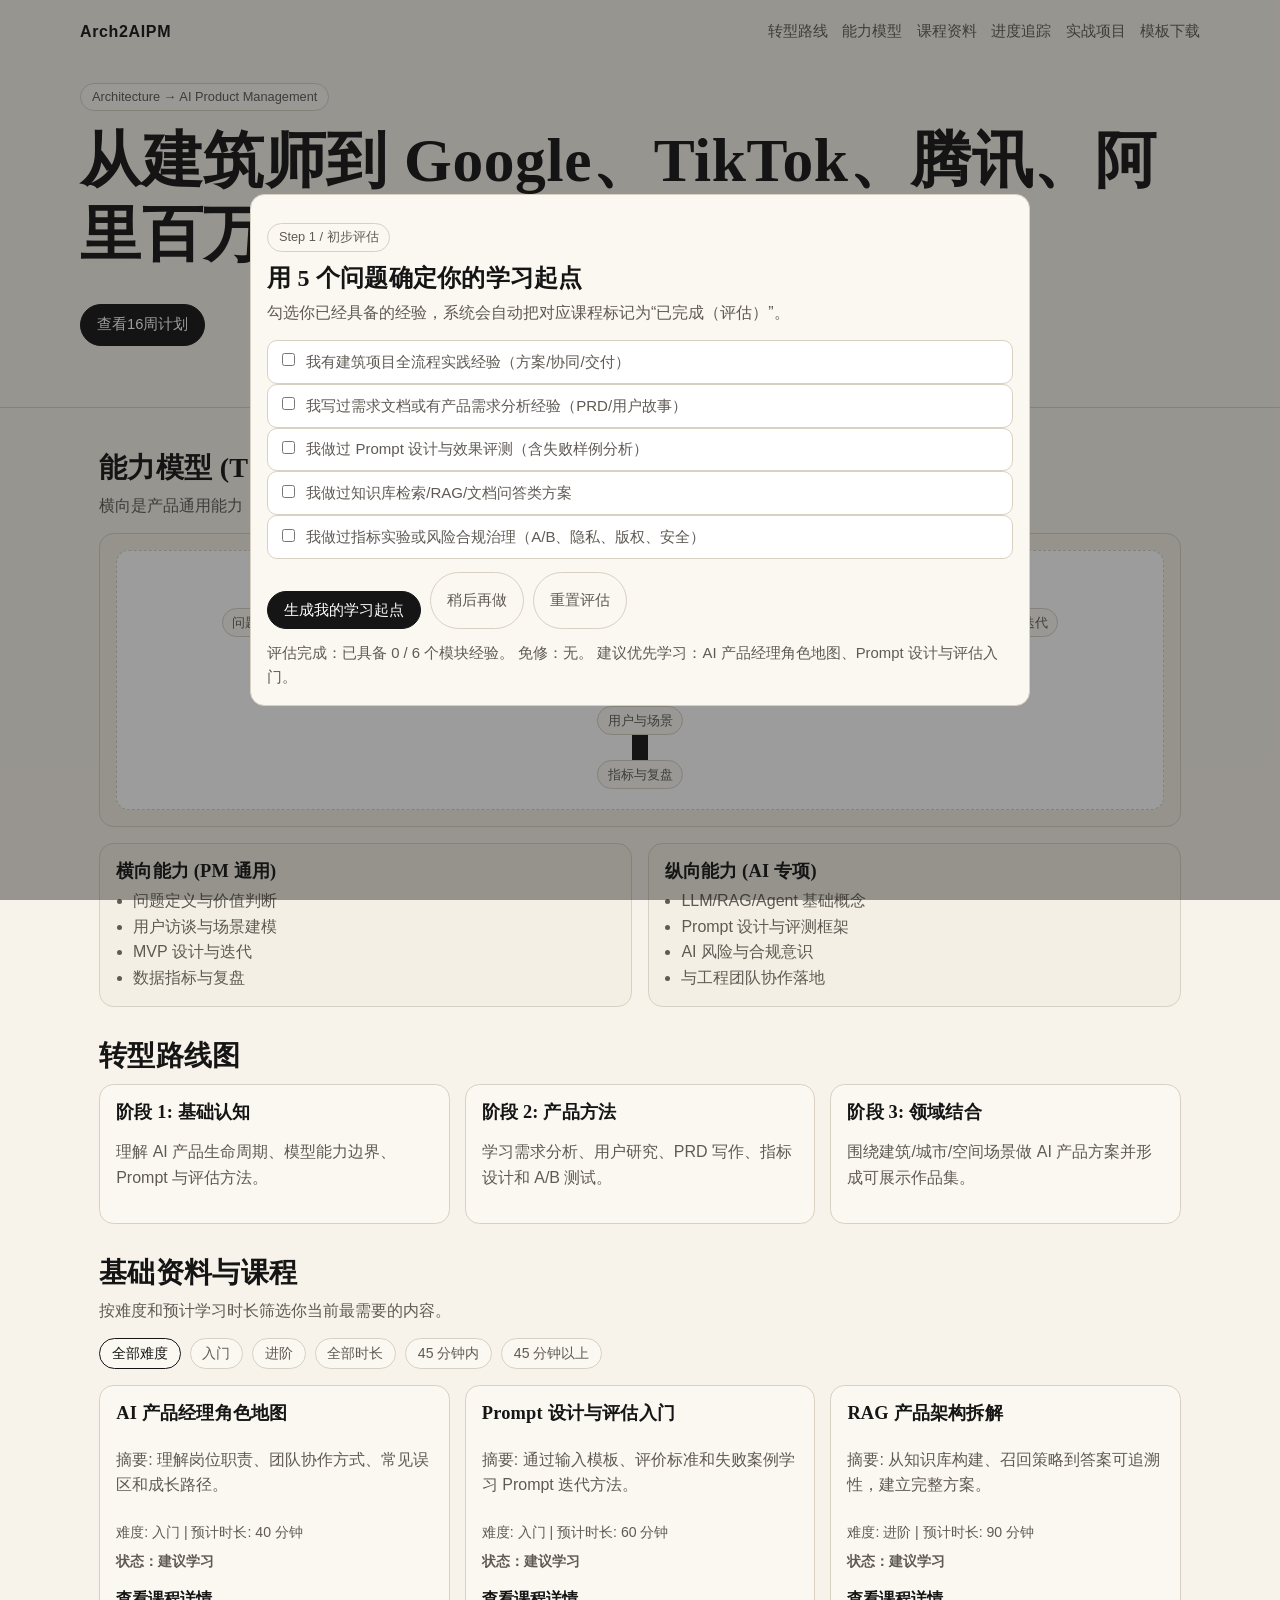
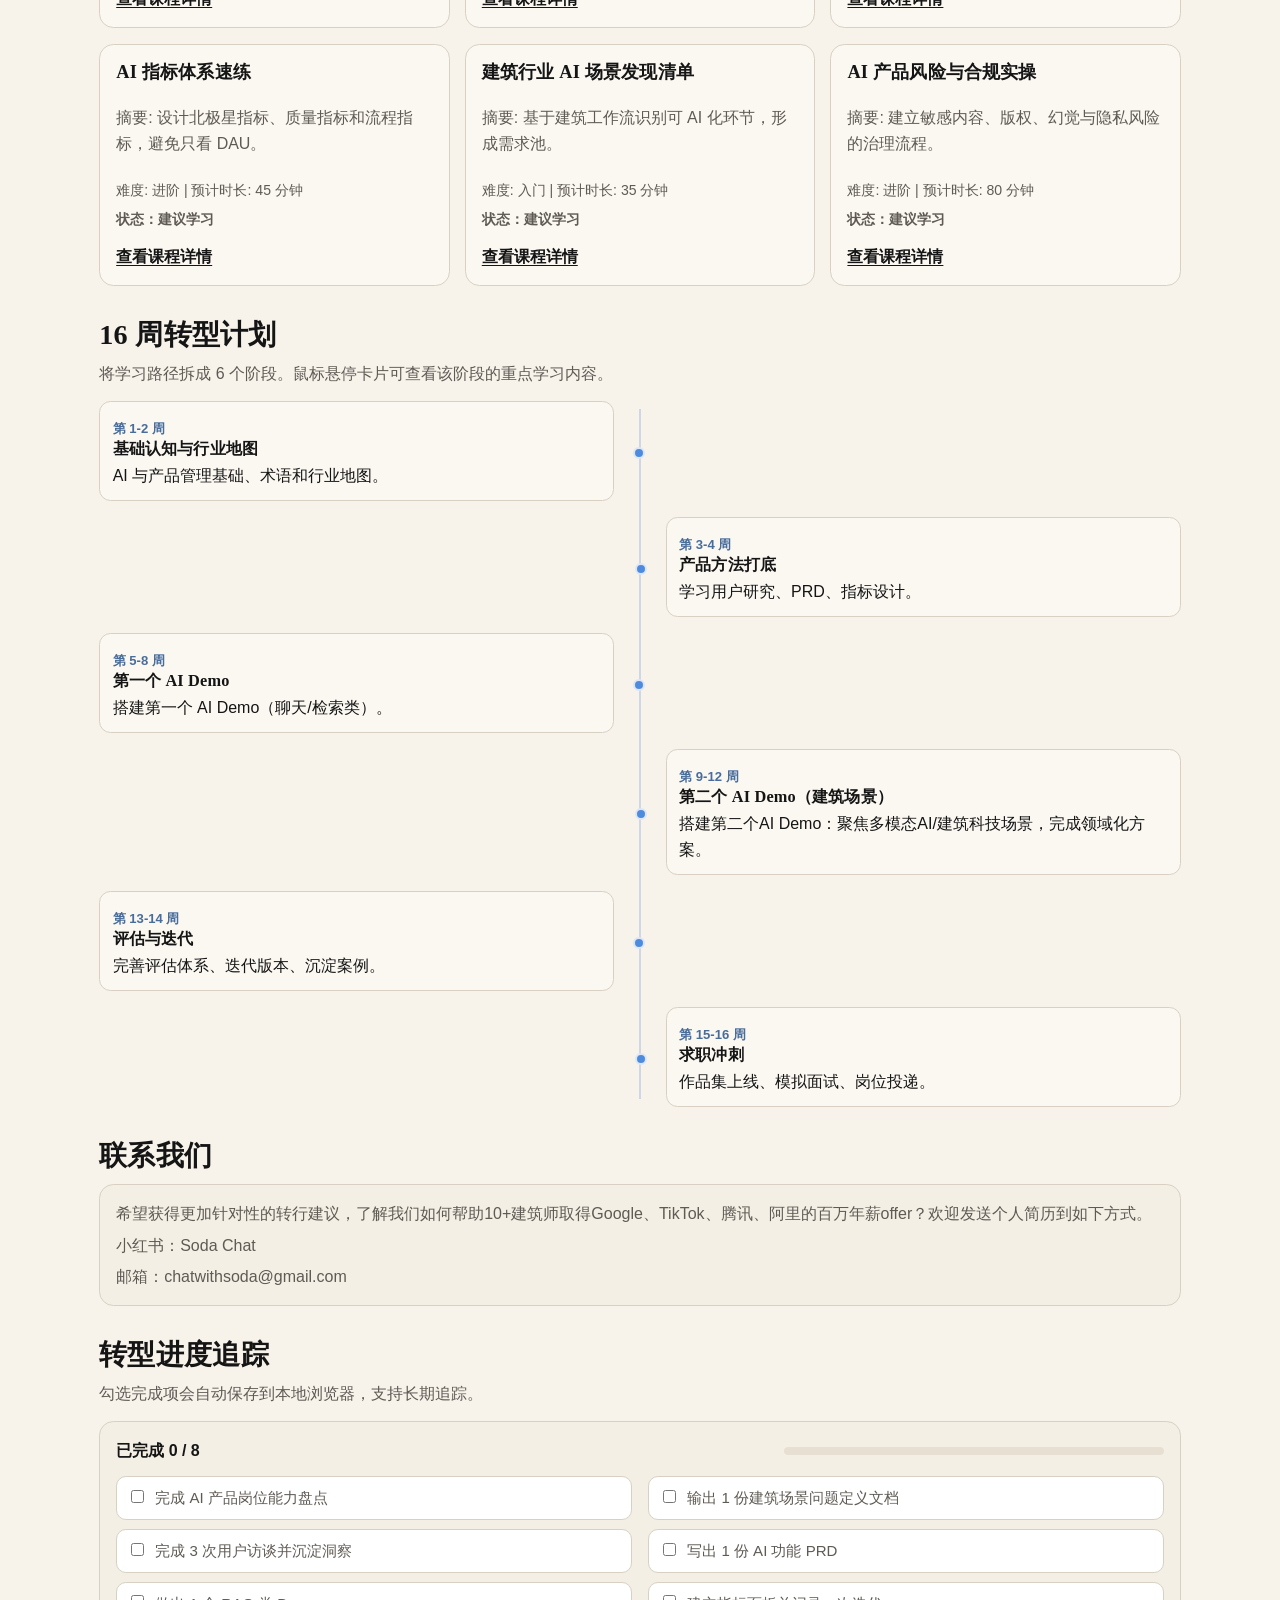
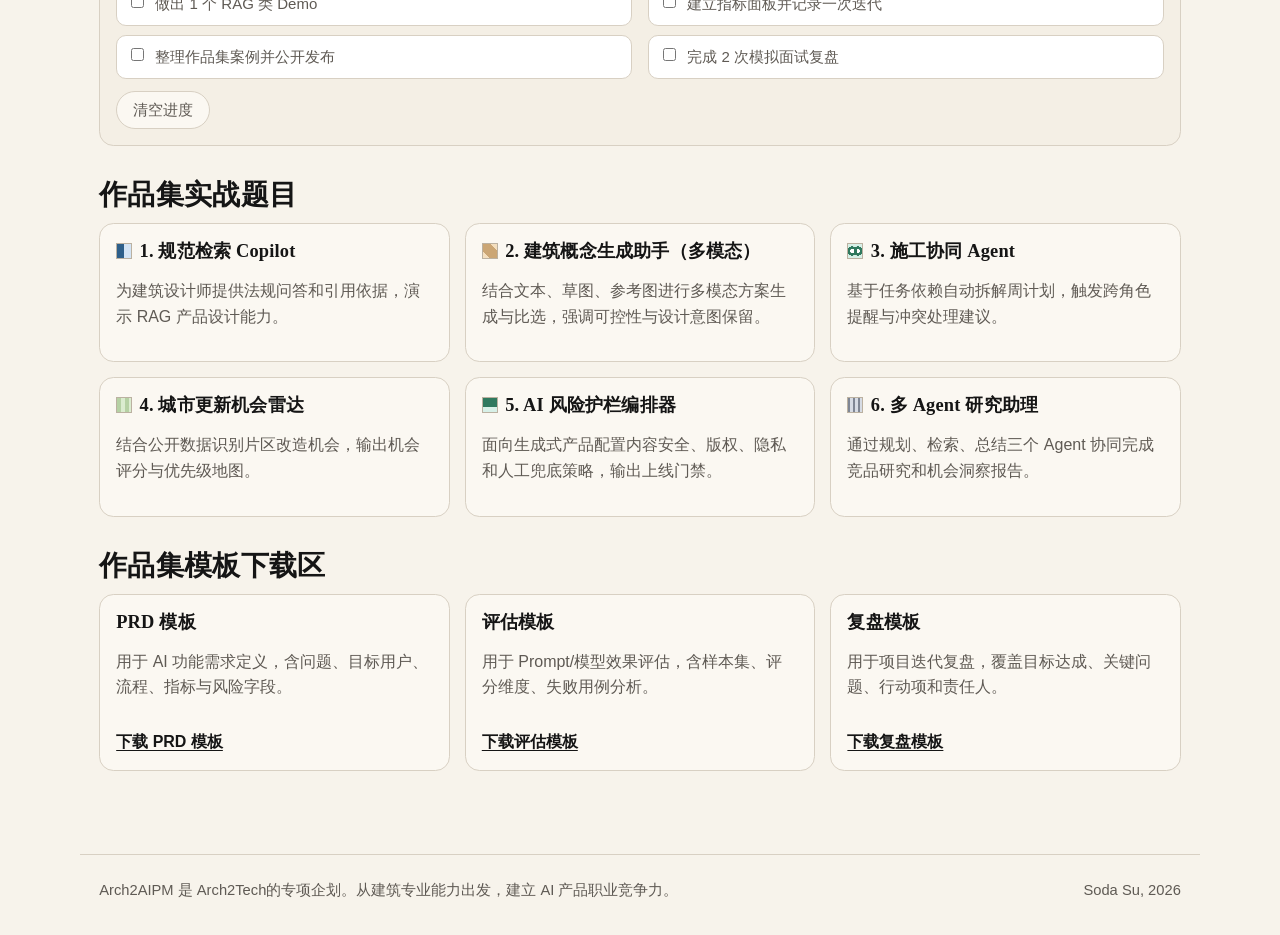
==== commit 28e50a6d: "页面更新" ====
--- a/index.html
+++ b/index.html
@@ -8,7 +8,7 @@
       name="description"
       content="帮助建筑师系统转型为 AI 产品经理的学习网站：路线图、能力模型、项目实战与资料库。"
     />
-    <link rel="stylesheet" href="styles.css" />
+    <link rel="stylesheet" href="styles.css?v=20260308b" />
   </head>
   <body>
     <header class="hero">
@@ -25,12 +25,8 @@
       </nav>
       <div class="hero-content">
         <p class="badge">Architecture → AI Product Management</p>
-        <h1>建筑师转行 AI 产品经理</h1>
-        <p>
-          用你已有的空间逻辑、系统思维和跨专业协作能力，切入 AI
-          产品岗位。这个站点提供可执行的学习路径和作品集方案。
-        </p>
-        <a class="cta" href="#plan">查看 12 周计划</a>
+        <h1>从建筑师到 Google、TikTok、腾讯、阿里百万年薪offer，我也可以吗？</h1>
+        <a class="cta" href="#plan">查看16周计划</a>
       </div>
     </header>
 
@@ -192,7 +188,7 @@
           <article class="timeline-step right">
             <p class="timeline-week">第 9-12 周</p>
             <h3>第二个 AI Demo（建筑场景）</h3>
-            <p>搭建第二个AI Demo：聚焦建筑场景，完成领域化方案。</p>
+            <p>搭建第二个AI Demo：聚焦多模态AI/建筑科技场景，完成领域化方案。</p>
             <div class="plan-tooltip" role="note">
               学习重点：建筑业务流程建模、领域数据组织、RAG 可追溯输出与风险边界。
             </div>
@@ -213,6 +209,15 @@
               学习重点：项目叙事、STAR 面试表达、岗位匹配策略与简历打磨。
             </div>
           </article>
+        </div>
+      </section>
+
+      <section id="contact" class="card-section alt">
+        <h2>联系我们</h2>
+        <div class="card contact-card">
+          <p>希望获得更加针对性的转行建议，了解我们如何帮助10+建筑师取得Google、TikTok、腾讯、阿里的百万年薪offer？欢迎发送个人简历到如下方式。</p>
+          <p>小红书：Soda Chat</p>
+          <p>邮箱：chatwithsoda@gmail.com</p>
         </div>
       </section>
 
@@ -295,14 +300,6 @@
         </div>
       </section>
 
-      <section id="contact" class="card-section alt">
-        <h2>联系我们</h2>
-        <div class="card contact-card">
-          <p>希望获得更加针对性的转行建议，了解我们如何帮助10+建筑师取得Google、TikTok、腾讯、阿里的百万年薪offer？欢迎发送个人简历到如下方式。</p>
-          <p>小红书：Soda Chat</p>
-          <p>邮箱：chatwithsoda@gmail.com</p>
-        </div>
-      </section>
     </main>
 
     <footer>
--- a/styles.css
+++ b/styles.css
@@ -72,6 +72,9 @@
   max-width: 1120px;
   margin: 2.4rem auto 0;
   text-align: left;
+  display: flex;
+  flex-direction: column;
+  align-items: flex-start;
 }
 
 .badge {
@@ -93,6 +96,13 @@
   max-width: 760px;
   color: var(--muted);
   margin: 0;
+}
+
+.hero-lead {
+  text-align: left;
+  text-indent: 0;
+  margin-left: 0;
+  padding-left: 0;
 }
 
 .cta,
